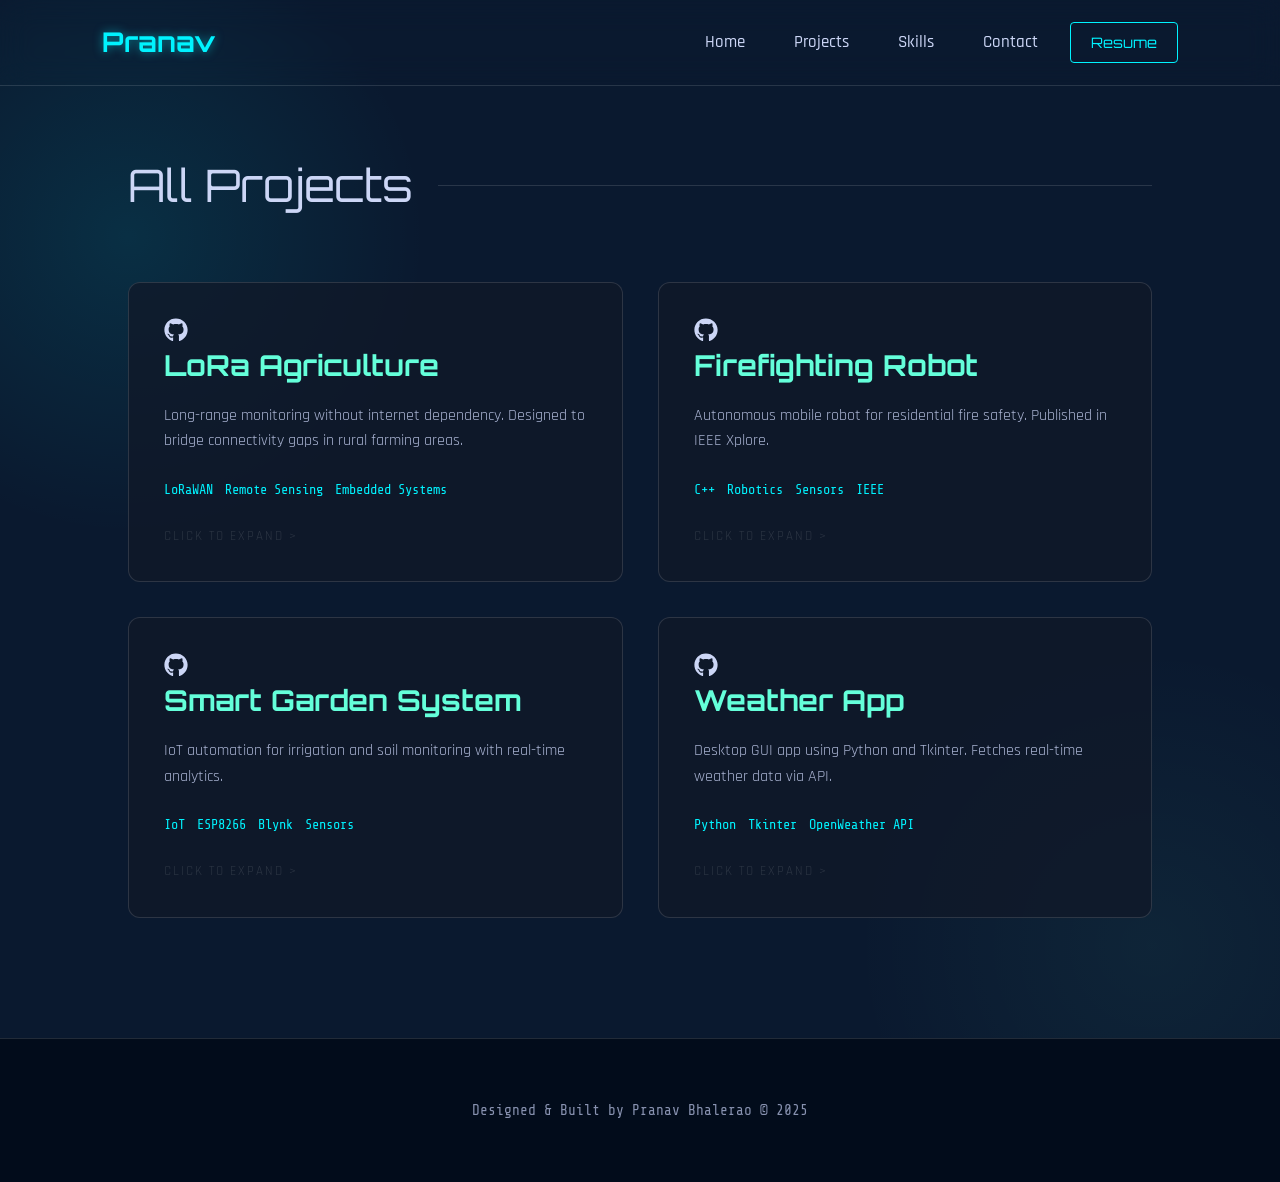
==== projects.html @ 7365d5ea "updated the portfolio website" ====
<!DOCTYPE html>
<html lang="en">
<head>
    <meta charset="UTF-8">
    <meta name="viewport" content="width=device-width, initial-scale=1.0">
    <title>Projects | Pranav Bhalerao</title>
    <!-- Fonts -->
    <link href="https://fonts.googleapis.com/css2?family=Orbitron:wght@400;700&family=Rajdhani:wght@300;500;700&family=Share+Tech+Mono&display=swap" rel="stylesheet">
    <!-- Styles -->
    <link rel="stylesheet" href="styles.css">
</head>
<body>

    <nav>
        <a href="index.html" class="logo">Pranav</a>
        <div class="nav-tabs">
            <a href="index.html#hero" class="nav-link">Home</a>
            <a href="projects.html" class="nav-link">Projects</a>
            <a href="index.html#skills" class="nav-link">Skills</a>
            <a href="index.html#contact" class="nav-link">Contact</a>
            <a href="javascript:void(0)" class="btn-resume" onclick="handleResumeDownload()">Resume</a>
        </div>
    </nav>

    <section class="section" style="padding-top: 150px;">
        <div class="section-title">All Projects</div>
        
        <div class="projects-grid">
            
            <div class="project-card" onclick="openModal('modal-lora')">
                <div class="project-links">
                    <a href="#" class="github-link" onclick="event.stopPropagation()">
                        <svg xmlns="http://www.w3.org/2000/svg" viewBox="0 0 496 512" width="24" height="24" fill="currentColor"><path d="M165.9 397.4c0 2-2.3 3.6-5.2 3.6-3.3.3-5.6-1.3-5.6-3.6 0-2 2.3-3.6 5.2-3.6 3-.3 5.6 1.3 5.6 3.6zm-31.1-4.5c-.7 2 1.3 4.3 4.3 4.9 2.6 1 5.6 0 6.2-2s-1.3-4.3-4.3-5.2c-2.6-.7-5.5.3-6.2 2.3zm44.2-1.7c-2.9.7-4.9 2.6-4.6 4.9.3 2 2.9 3.3 5.9 2.6 2.9-.7 4.9-2.6 4.6-4.6-.3-1.9-3-3.2-5.9-2.9zM244.8 8C106.1 8 0 113.3 0 252c0 110.9 69.8 205.8 169.5 239.2 12.8 2.3 17.3-5.6 17.3-12.1 0-6.2-.3-40.4-.3-61.4 0 0-70 15-84.7-29.8 0 0-11.4-29.1-27.8-36.6 0 0-22.9-15.7 1.6-15.4 0 0 24.9 2 38.6 25.8 21.9 38.6 58.6 27.5 72.9 20.9 2.3-16 8.8-27.1 16-33.7-55.9-6.2-112.3-14.3-112.3-110.5 0-27.5 7.6-41.3 23.6-58.9-2.6-6.5-11.1-33.3 2.6-67.9 20.9-6.5 69 27 69 27 20-5.6 41.5-8.5 62.8-8.5s42.8 2.9 62.8 8.5c0 0 48.1-33.6 69-27 13.7 34.7 5.2 61.4 2.6 67.9 16 17.7 25.8 31.5 25.8 58.9 0 96.5-58.9 104.2-114.8 110.5 9.2 7.9 17 22.9 17 46.4 0 33.7-.3 75.4-.3 83.6 0 6.5 4.6 14.4 17.3 12.1C428.2 457.8 496 362.9 496 252 496 113.3 383.5 8 244.8 8zM97.2 352.9c-1.3 1-1 3.3.7 5.2 1.6 1.6 3.9 2.3 5.2 1 1.3-1 1-3.3-.7-5.2-1.6-1.6-3.9-2.3-5.2-1zm-10.8-8.1c-.7 1.3.3 2.9 2.3 3.9 1.6 1 3.6.7 4.3-.7.7-1.3-.3-2.9-2.3-3.9-2-.6-3.6-.3-4.3.7zm32.4 35.6c-1.6 1.3-1 4.3 1.3 6.2 2.3 2.3 5.2 2.6 6.5.7 1.3-1.3.7-4.3-1.3-6.2-2.2-2.3-5.2-2.6-6.5-.7zm-11.4-14.7c-1.6 1-1.6 3.6 0 5.9 1.6 2.3 4.3 3.3 5.6 2.3 1.6-1.3 1.6-3.9 0-6.2-1.4-2.3-4-3.3-5.6-2z"/></svg>
                    </a>
                </div>
                <h3>LoRa Agriculture</h3>
                <p>Long-range monitoring without internet dependency. Designed to bridge connectivity gaps in rural farming areas.</p>
                <div class="tech-tags">
                    <span>LoRaWAN</span> <span>Remote Sensing</span> <span>Embedded Systems</span>
                </div>
                <div class="click-hint">Click to expand ></div>
            </div>

            <div class="project-card" onclick="openModal('modal-fire')">
                <div class="project-links">
                    <a href="https://github.com/Pranav-Bhalerao13/Fire_Fighting_Robot.git" target="_blank" class="github-link" onclick="event.stopPropagation()">
                        <svg xmlns="http://www.w3.org/2000/svg" viewBox="0 0 496 512" width="24" height="24" fill="currentColor"><path d="M165.9 397.4c0 2-2.3 3.6-5.2 3.6-3.3.3-5.6-1.3-5.6-3.6 0-2 2.3-3.6 5.2-3.6 3-.3 5.6 1.3 5.6 3.6zm-31.1-4.5c-.7 2 1.3 4.3 4.3 4.9 2.6 1 5.6 0 6.2-2s-1.3-4.3-4.3-5.2c-2.6-.7-5.5.3-6.2 2.3zm44.2-1.7c-2.9.7-4.9 2.6-4.6 4.9.3 2 2.9 3.3 5.9 2.6 2.9-.7 4.9-2.6 4.6-4.6-.3-1.9-3-3.2-5.9-2.9zM244.8 8C106.1 8 0 113.3 0 252c0 110.9 69.8 205.8 169.5 239.2 12.8 2.3 17.3-5.6 17.3-12.1 0-6.2-.3-40.4-.3-61.4 0 0-70 15-84.7-29.8 0 0-11.4-29.1-27.8-36.6 0 0-22.9-15.7 1.6-15.4 0 0 24.9 2 38.6 25.8 21.9 38.6 58.6 27.5 72.9 20.9 2.3-16 8.8-27.1 16-33.7-55.9-6.2-112.3-14.3-112.3-110.5 0-27.5 7.6-41.3 23.6-58.9-2.6-6.5-11.1-33.3 2.6-67.9 20.9-6.5 69 27 69 27 20-5.6 41.5-8.5 62.8-8.5s42.8 2.9 62.8 8.5c0 0 48.1-33.6 69-27 13.7 34.7 5.2 61.4 2.6 67.9 16 17.7 25.8 31.5 25.8 58.9 0 96.5-58.9 104.2-114.8 110.5 9.2 7.9 17 22.9 17 46.4 0 33.7-.3 75.4-.3 83.6 0 6.5 4.6 14.4 17.3 12.1C428.2 457.8 496 362.9 496 252 496 113.3 383.5 8 244.8 8zM97.2 352.9c-1.3 1-1 3.3.7 5.2 1.6 1.6 3.9 2.3 5.2 1 1.3-1 1-3.3-.7-5.2-1.6-1.6-3.9-2.3-5.2-1zm-10.8-8.1c-.7 1.3.3 2.9 2.3 3.9 1.6 1 3.6.7 4.3-.7.7-1.3-.3-2.9-2.3-3.9-2-.6-3.6-.3-4.3.7zm32.4 35.6c-1.6 1.3-1 4.3 1.3 6.2 2.3 2.3 5.2 2.6 6.5.7 1.3-1.3.7-4.3-1.3-6.2-2.2-2.3-5.2-2.6-6.5-.7zm-11.4-14.7c-1.6 1-1.6 3.6 0 5.9 1.6 2.3 4.3 3.3 5.6 2.3 1.6-1.3 1.6-3.9 0-6.2-1.4-2.3-4-3.3-5.6-2z"/></svg>
                    </a>
                </div>
                <h3>Firefighting Robot</h3>
                <p>Autonomous mobile robot for residential fire safety. Published in IEEE Xplore.</p>
                <div class="tech-tags">
                    <span>C++</span> <span>Robotics</span> <span>Sensors</span> <span>IEEE</span>
                </div>
                <div class="click-hint">Click to expand ></div>
            </div>

            <div class="project-card" onclick="openModal('modal-garden')">
                <div class="project-links">
                    <a href="https://github.com/Pranav-Bhalerao13/Smart_Gardening_System.git" target="_blank" class="github-link" onclick="event.stopPropagation()">
                        <svg xmlns="http://www.w3.org/2000/svg" viewBox="0 0 496 512" width="24" height="24" fill="currentColor"><path d="M165.9 397.4c0 2-2.3 3.6-5.2 3.6-3.3.3-5.6-1.3-5.6-3.6 0-2 2.3-3.6 5.2-3.6 3-.3 5.6 1.3 5.6 3.6zm-31.1-4.5c-.7 2 1.3 4.3 4.3 4.9 2.6 1 5.6 0 6.2-2s-1.3-4.3-4.3-5.2c-2.6-.7-5.5.3-6.2 2.3zm44.2-1.7c-2.9.7-4.9 2.6-4.6 4.9.3 2 2.9 3.3 5.9 2.6 2.9-.7 4.9-2.6 4.6-4.6-.3-1.9-3-3.2-5.9-2.9zM244.8 8C106.1 8 0 113.3 0 252c0 110.9 69.8 205.8 169.5 239.2 12.8 2.3 17.3-5.6 17.3-12.1 0-6.2-.3-40.4-.3-61.4 0 0-70 15-84.7-29.8 0 0-11.4-29.1-27.8-36.6 0 0-22.9-15.7 1.6-15.4 0 0 24.9 2 38.6 25.8 21.9 38.6 58.6 27.5 72.9 20.9 2.3-16 8.8-27.1 16-33.7-55.9-6.2-112.3-14.3-112.3-110.5 0-27.5 7.6-41.3 23.6-58.9-2.6-6.5-11.1-33.3 2.6-67.9 20.9-6.5 69 27 69 27 20-5.6 41.5-8.5 62.8-8.5s42.8 2.9 62.8 8.5c0 0 48.1-33.6 69-27 13.7 34.7 5.2 61.4 2.6 67.9 16 17.7 25.8 31.5 25.8 58.9 0 96.5-58.9 104.2-114.8 110.5 9.2 7.9 17 22.9 17 46.4 0 33.7-.3 75.4-.3 83.6 0 6.5 4.6 14.4 17.3 12.1C428.2 457.8 496 362.9 496 252 496 113.3 383.5 8 244.8 8zM97.2 352.9c-1.3 1-1 3.3.7 5.2 1.6 1.6 3.9 2.3 5.2 1 1.3-1 1-3.3-.7-5.2-1.6-1.6-3.9-2.3-5.2-1zm-10.8-8.1c-.7 1.3.3 2.9 2.3 3.9 1.6 1 3.6.7 4.3-.7.7-1.3-.3-2.9-2.3-3.9-2-.6-3.6-.3-4.3.7zm32.4 35.6c-1.6 1.3-1 4.3 1.3 6.2 2.3 2.3 5.2 2.6 6.5.7 1.3-1.3.7-4.3-1.3-6.2-2.2-2.3-5.2-2.6-6.5-.7zm-11.4-14.7c-1.6 1-1.6 3.6 0 5.9 1.6 2.3 4.3 3.3 5.6 2.3 1.6-1.3 1.6-3.9 0-6.2-1.4-2.3-4-3.3-5.6-2z"/></svg>
                    </a>
                </div>
                <h3>Smart Garden System</h3>
                <p>IoT automation for irrigation and soil monitoring with real-time analytics.</p>
                <div class="tech-tags">
                    <span>IoT</span> <span>ESP8266</span> <span>Blynk</span> <span>Sensors</span>
                </div>
                <div class="click-hint">Click to expand ></div>
            </div>

            <div class="project-card" onclick="openModal('modal-weather')">
                <div class="project-links">
                    <a href="https://github.com/Pranav-Bhalerao13/Weather-App--Python.git" target="_blank" class="github-link" onclick="event.stopPropagation()">
                        <svg xmlns="http://www.w3.org/2000/svg" viewBox="0 0 496 512" width="24" height="24" fill="currentColor"><path d="M165.9 397.4c0 2-2.3 3.6-5.2 3.6-3.3.3-5.6-1.3-5.6-3.6 0-2 2.3-3.6 5.2-3.6 3-.3 5.6 1.3 5.6 3.6zm-31.1-4.5c-.7 2 1.3 4.3 4.3 4.9 2.6 1 5.6 0 6.2-2s-1.3-4.3-4.3-5.2c-2.6-.7-5.5.3-6.2 2.3zm44.2-1.7c-2.9.7-4.9 2.6-4.6 4.9.3 2 2.9 3.3 5.9 2.6 2.9-.7 4.9-2.6 4.6-4.6-.3-1.9-3-3.2-5.9-2.9zM244.8 8C106.1 8 0 113.3 0 252c0 110.9 69.8 205.8 169.5 239.2 12.8 2.3 17.3-5.6 17.3-12.1 0-6.2-.3-40.4-.3-61.4 0 0-70 15-84.7-29.8 0 0-11.4-29.1-27.8-36.6 0 0-22.9-15.7 1.6-15.4 0 0 24.9 2 38.6 25.8 21.9 38.6 58.6 27.5 72.9 20.9 2.3-16 8.8-27.1 16-33.7-55.9-6.2-112.3-14.3-112.3-110.5 0-27.5 7.6-41.3 23.6-58.9-2.6-6.5-11.1-33.3 2.6-67.9 20.9-6.5 69 27 69 27 20-5.6 41.5-8.5 62.8-8.5s42.8 2.9 62.8 8.5c0 0 48.1-33.6 69-27 13.7 34.7 5.2 61.4 2.6 67.9 16 17.7 25.8 31.5 25.8 58.9 0 96.5-58.9 104.2-114.8 110.5 9.2 7.9 17 22.9 17 46.4 0 33.7-.3 75.4-.3 83.6 0 6.5 4.6 14.4 17.3 12.1C428.2 457.8 496 362.9 496 252 496 113.3 383.5 8 244.8 8zM97.2 352.9c-1.3 1-1 3.3.7 5.2 1.6 1.6 3.9 2.3 5.2 1 1.3-1 1-3.3-.7-5.2-1.6-1.6-3.9-2.3-5.2-1zm-10.8-8.1c-.7 1.3.3 2.9 2.3 3.9 1.6 1 3.6.7 4.3-.7.7-1.3-.3-2.9-2.3-3.9-2-.6-3.6-.3-4.3.7zm32.4 35.6c-1.6 1.3-1 4.3 1.3 6.2 2.3 2.3 5.2 2.6 6.5.7 1.3-1.3.7-4.3-1.3-6.2-2.2-2.3-5.2-2.6-6.5-.7zm-11.4-14.7c-1.6 1-1.6 3.6 0 5.9 1.6 2.3 4.3 3.3 5.6 2.3 1.6-1.3 1.6-3.9 0-6.2-1.4-2.3-4-3.3-5.6-2z"/></svg>
                    </a>
                </div>
                <h3>Weather App</h3>
                <p>Desktop GUI app using Python and Tkinter. Fetches real-time weather data via API.</p>
                <div class="tech-tags">
                    <span>Python</span> <span>Tkinter</span> <span>OpenWeather API</span>
                </div>
                <div class="click-hint">Click to expand ></div>
            </div>

        </div>
    </section>

    <footer>
        <p>Designed & Built by Pranav Bhalerao &copy; 2025</p>
    </footer>

    <!-- Modals -->
    <div id="modal-lora" class="modal-overlay">
        <div class="modal-content">
            <span class="close-btn" onclick="closeModal('modal-lora')">&times;</span>
            <div class="modal-body">
                <h2>LoRa-Based Remote Agriculture</h2>
                <hr style="border: 0; border-top: 1px solid var(--glass-border); margin: 15px 0;">
                
                <h4>The Challenge</h4>
                <p>Remote agricultural fields often lack Wi-Fi or cellular coverage, making standard IoT monitoring impossible for deep-field management.</p>
                
                <h4>The Innovation</h4>
                <p>Used LoRa (Long Range) communication technology to transmit sensor data over kilometers without needing the internet. The system involves a Transmitter Node in the field and a Receiver Node at the base station.</p>

                <h4>Skills Demonstrated</h4>
                <ul>
                    <li>Wireless Communication Protocols (LoRaWAN)</li>
                    <li>Low-power embedded design</li>
                    <li>System Architecture and Data Handling</li>
                </ul>
            </div>
        </div>
    </div>

    <div id="modal-fire" class="modal-overlay">
        <div class="modal-content">
            <span class="close-btn" onclick="closeModal('modal-fire')">&times;</span>
            <div class="modal-body">
                <h2>Autonomous Firefighting Robot</h2>
                <p><strong>Published IEEE Xplore | Presented at ICEAMST 2025</strong></p>
                <hr style="border: 0; border-top: 1px solid var(--glass-border); margin: 15px 0;">
                
                <h4>Problem Statement</h4>
                <p>Traditional firefighting systems are expensive and require human intervention. Small residential fires need a quick, autonomous response to prevent escalation.</p>
                
                <h4>Solution</h4>
                <p>Designed a compact mobile robot that navigates confined spaces, detects fire via thermal/IR sensors, and activates a suppression mechanism automatically.</p>

                <h4>Key Outcomes</h4>
                <ul>
                    <li>Successfully built and tested working prototype.</li>
                    <li>Reduced response time in simulated fire tests.</li>
                    <li>Research paper peer-reviewed and published in IEEE.</li>
                </ul>
            </div>
        </div>
    </div>

    <div id="modal-garden" class="modal-overlay">
        <div class="modal-content">
            <span class="close-btn" onclick="closeModal('modal-garden')">&times;</span>
            <div class="modal-body">
                <h2>Smart Garden Automated System</h2>
                <hr style="border: 0; border-top: 1px solid var(--glass-border); margin: 15px 0;">
                
                <h4>Overview</h4>
                <p>An IoT-based automation project designed to monitor environmental conditions and automate irrigation for plants to reduce water wastage and improve yield.</p>
                
                <h4>Hardware Used</h4>
                <ul>
                    <li>ESP8266 Microcontroller</li>
                    <li>Soil Moisture Sensor & DHT11 (Temp/Humidity)</li>
                    <li>Submersible Water Pumps & Relays</li>
                </ul>

                <h4>Features</h4>
                <p>Real-time dashboard via Blynk, auto-shutoff for water conservation, and hardware LCD status display for local monitoring.</p>
            </div>
        </div>
    </div>

    <div id="modal-weather" class="modal-overlay">
        <div class="modal-content">
            <span class="close-btn" onclick="closeModal('modal-weather')">&times;</span>
            <div class="modal-body">
                <h2>Weather App (Python + Tkinter)</h2>
                <hr style="border: 0; border-top: 1px solid var(--glass-border); margin: 15px 0;">
                
                <h4>Overview</h4>
                <p>A desktop application developed in Python that provides real-time weather information for any city using the OpenWeatherMap API.</p>
                
                <h4>Key Features</h4>
                <ul>
                    <li>Fetches current temperature, humidity, and weather conditions.</li>
                    <li>Clean and user-friendly GUI built with Tkinter.</li>
                    <li>Error handling for invalid city names or network issues.</li>
                    <li>Visual icons representing weather states (Sunny, Cloudy, Rainy, etc.).</li>
                </ul>

                <h4>Development Process</h4>
                <p>Focused on API integration, JSON parsing, and creating a responsive GUI that works smoothly on different screen resolutions.</p>
            </div>
        </div>
    </div>

    <!-- Confirmation Dialog -->
    <div id="confirmOverlay" class="confirm-overlay">
        <div class="confirm-box">
            <h3>Download Resume?</h3>
            <p>Do you want to download the resume of Pranav Bhalerao?</p>
            <div class="confirm-buttons">
                <button class="btn-confirm yes" onclick="downloadResume()">Yes, Download</button>
                <button class="btn-confirm no" onclick="closeConfirm()">No, Cancel</button>
            </div>
        </div>
    </div>

    <!-- Scripts -->
    <script src="script.js"></script>
</body>
</html>
---- styles.css ----
:root {
    --neon-blue: #00f3ff;
    --deep-blue: #0a192f;
    --glass-bg: rgba(17, 25, 40, 0.75);
    --glass-border: rgba(255, 255, 255, 0.125);
    --text-main: #ccd6f6;
    --text-highlight: #64ffda;
    --transition: all 0.3s cubic-bezier(0.4, 0, 0.2, 1);
}

* {
    margin: 0;
    padding: 0;
    box-sizing: border-box;
}

html {
    scroll-behavior: smooth;
}

body {
    background-color: var(--deep-blue);
    color: var(--text-main);
    font-family: 'Rajdhani', sans-serif;
    line-height: 1.6;
    overflow-x: hidden;
    background-image: 
        radial-gradient(circle at 10% 20%, rgba(0, 243, 255, 0.1) 0%, transparent 20%),
        radial-gradient(circle at 90% 80%, rgba(100, 255, 218, 0.05) 0%, transparent 20%);
}

/* --- NAVIGATION --- */
nav {
    position: fixed;
    top: 0;
    width: 100%;
    padding: 20px 8%;
    display: flex;
    justify-content: space-between;
    align-items: center;
    z-index: 1000;
    backdrop-filter: blur(15px);
    -webkit-backdrop-filter: blur(15px);
    border-bottom: 1px solid var(--glass-border);
}

.logo {
    font-family: 'Orbitron', sans-serif;
    font-size: 1.7rem;
    color: var(--neon-blue);
    text-shadow: 0 0 10px rgba(0, 243, 255, 0.5);
    text-decoration: none;
    font-weight: 700;
}

.nav-tabs {
    display: flex;
    gap: 15px;
    align-items: center;
}

.nav-link {
    text-decoration: none;
    color: var(--text-main);
    font-size: 1.05rem;
    padding: 8px 16px;
    border: 1px solid transparent;
    border-radius: 4px;
    transition: var(--transition);
    position: relative;
    overflow: hidden;
    font-weight: 500;
}

.nav-link::before {
    content: '';
    position: absolute;
    top: 0;
    left: -100%;
    width: 100%;
    height: 100%;
    background: linear-gradient(90deg, transparent, rgba(0, 243, 255, 0.2), transparent);
    transition: 0.5s;
}

.nav-link:hover::before {
    left: 100%;
}

.nav-link:hover {
    color: var(--neon-blue);
    border-color: var(--neon-blue);
    box-shadow: 0 0 15px rgba(0, 243, 255, 0.3);
    background: rgba(0, 243, 255, 0.05);
}

.btn-resume {
    padding: 8px 20px;
    border: 1px solid var(--neon-blue);
    border-radius: 4px;
    color: var(--neon-blue);
    text-decoration: none;
    font-family: 'Orbitron', sans-serif;
    font-size: 0.9rem;
    transition: var(--transition);
}

.btn-resume:hover {
    background: rgba(0, 243, 255, 0.1);
    box-shadow: 0 0 15px rgba(0, 243, 255, 0.3);
}

/* --- HERO SECTION --- */
.hero {
    height: 100vh;
    display: flex;
    align-items: center;
    justify-content: center;
    gap: 60px;
    padding: 0 12%;
}

.hero-text h4 {
    color: var(--neon-blue);
    font-family: 'Orbitron', sans-serif;
    font-size: 1.1rem;
    margin-bottom: 10px;
    letter-spacing: 2px;
}

.hero-text h1 {
    font-family: 'Orbitron', sans-serif;
    font-size: 4.5rem;
    line-height: 1.1;
    margin-bottom: 15px;
    color: var(--text-main);
}

.hero-text .highlight {
    color: var(--text-highlight);
    font-size: 3rem;
    margin-bottom: 25px;
    display: block;
}

.hero-text p {
    font-size: 1.25rem;
    max-width: 650px;
    margin-bottom: 40px;
    color: #8892b0;
}

.hero-img-container {
    position: relative;
    flex-shrink: 0;
}

.profile-img {
    width: 320px;
    height: 320px;
    object-fit: cover;
    border-radius: 50%;
    border: 4px solid var(--neon-blue);
    box-shadow: 0 0 40px rgba(0, 243, 255, 0.4);
    transition: transform 0.5s cubic-bezier(0.175, 0.885, 0.32, 1.275);
}

.profile-img:hover {
    transform: scale(1.05);
    box-shadow: 0 0 60px rgba(0, 243, 255, 0.6);
}

/* --- SECTIONS --- */
.section {
    padding: 120px 10%;
    max-width: 1400px;
    margin: 0 auto;
}

.section-title {
    font-family: 'Orbitron', sans-serif;
    font-size: 2.8rem;
    margin-bottom: 60px;
    display: flex;
    align-items: center;
    gap: 25px;
    color: var(--text-main);
}

.section-title::after {
    content: "";
    height: 1px;
    flex-grow: 1;
    background: var(--glass-border);
}

/* --- SKILLS SECTION --- */
.skills-container {
    display: grid;
    grid-template-columns: repeat(auto-fit, minmax(300px, 1fr));
    gap: 30px;
}

.skill-card {
    background: var(--glass-bg);
    border: 1px solid var(--glass-border);
    border-radius: 12px;
    padding: 35px;
    transition: var(--transition);
}

.skill-card:hover {
    border-color: var(--neon-blue);
    box-shadow: 0 10px 30px -10px rgba(0, 243, 255, 0.15);
    transform: translateY(-5px);
}

.skill-card h3 {
    font-family: 'Orbitron', sans-serif;
    color: var(--neon-blue);
    font-size: 1.4rem;
    margin-bottom: 25px;
    display: flex;
    align-items: center;
    gap: 15px;
}

.skill-card h3::before {
    content: '▹';
    color: var(--text-highlight);
}

.skill-list {
    display: flex;
    flex-wrap: wrap;
    gap: 12px;
}

.skill-tag {
    padding: 6px 14px;
    background: rgba(0, 243, 255, 0.05);
    border: 1px solid rgba(0, 243, 255, 0.2);
    border-radius: 20px;
    font-size: 0.95rem;
    color: var(--text-main);
    transition: var(--transition);
}

.skill-tag:hover {
    background: rgba(0, 243, 255, 0.15);
    border-color: var(--neon-blue);
    color: var(--neon-blue);
    box-shadow: 0 0 10px rgba(0, 243, 255, 0.2);
}

/* --- PROJECTS GRID --- */
.projects-grid {
    display: grid;
    grid-template-columns: repeat(auto-fit, minmax(320px, 1fr));
    gap: 35px;
}

.project-card {
    background: var(--glass-bg);
    border: 1px solid var(--glass-border);
    border-radius: 12px;
    padding: 35px;
    cursor: pointer;
    transition: var(--transition);
    position: relative;
    overflow: hidden;
    display: flex;
    flex-direction: column;
}

.project-card:hover {
    transform: translateY(-10px);
    border-color: var(--neon-blue);
    box-shadow: 0 20px 40px -15px rgba(2, 12, 27, 0.8);
}

.project-card h3 {
    font-size: 1.8rem;
    color: var(--text-highlight);
    margin-bottom: 15px;
    font-family: 'Orbitron', sans-serif;
}

.project-card p {
    color: #a8b2d1;
    margin-bottom: 25px;
    flex-grow: 1;
}

.tech-tags {
    display: flex;
    flex-wrap: wrap;
    gap: 12px;
    margin-bottom: 25px;
    font-family: 'Share Tech Mono', monospace;
    font-size: 0.85rem;
    color: var(--neon-blue);
}

.project-links {
    display: flex;
    gap: 20px;
    align-items: center;
}

.github-link {
    color: var(--text-main);
    text-decoration: none;
    font-size: 1.5rem;
    transition: var(--transition);
    display: flex;
    align-items: center;
}

.github-link:hover {
    color: var(--neon-blue);
    transform: translateY(-2px);
}

.click-hint {
    font-size: 0.8rem;
    color: var(--glass-border);
    text-transform: uppercase;
    letter-spacing: 2px;
    margin-top: auto;
}

/* --- CONTACT SECTION --- */
.contact-content {
    text-align: center;
    max-width: 700px;
    margin: 0 auto;
}

.contact-links {
    display: flex;
    justify-content: center;
    gap: 30px;
    margin-top: 40px;
}

.contact-icon {
    width: 45px;
    height: 45px;
    fill: var(--text-main);
    transition: var(--transition);
}

.contact-icon:hover {
    fill: var(--neon-blue);
    transform: translateY(-5px);
    filter: drop-shadow(0 0 10px rgba(0, 243, 255, 0.5));
}

/* --- MODAL --- */
.modal-overlay {
    position: fixed;
    top: 0;
    left: 0;
    width: 100%;
    height: 100%;
    background: rgba(2, 12, 27, 0.85);
    display: flex;
    justify-content: center;
    align-items: center;
    z-index: 2000;
    opacity: 0;
    pointer-events: none;
    transition: opacity 0.4s ease;
    backdrop-filter: blur(8px);
    -webkit-backdrop-filter: blur(8px);
}

.modal-overlay.active {
    opacity: 1;
    pointer-events: auto;
}

.modal-content {
    background: #112240;
    width: 90%;
    max-width: 850px;
    padding: 50px;
    border-radius: 20px;
    border: 1px solid var(--neon-blue);
    box-shadow: 0 0 50px rgba(0, 243, 255, 0.2);
    transform: scale(0.9) translateY(20px);
    transition: all 0.4s cubic-bezier(0.34, 1.56, 0.64, 1);
    max-height: 85vh;
    overflow-y: auto;
    position: relative;
}

.modal-overlay.active .modal-content {
    transform: scale(1) translateY(0);
}

.close-btn {
    position: absolute;
    top: 25px;
    right: 30px;
    font-size: 2.5rem;
    color: var(--text-highlight);
    cursor: pointer;
    transition: var(--transition);
    line-height: 1;
}

.close-btn:hover {
    transform: rotate(90deg);
    color: #fff;
}

.modal-body h2 {
    font-family: 'Orbitron', sans-serif;
    color: var(--neon-blue);
    margin-bottom: 25px;
    font-size: 2.2rem;
}

.modal-body h4 {
    color: var(--text-highlight);
    margin-top: 30px;
    margin-bottom: 12px;
    font-size: 1.2rem;
    font-family: 'Orbitron', sans-serif;
}

.modal-body p {
    color: #a8b2d1;
    font-size: 1.1rem;
    margin-bottom: 15px;
}

.modal-body ul {
    padding-left: 25px;
    margin-bottom: 25px;
}

.modal-body li {
    margin-bottom: 10px;
    color: #a8b2d1;
    list-style-type: '▹ ';
    padding-left: 10px;
}

/* --- FOOTER --- */
footer {
    text-align: center;
    padding: 60px 20px;
    background: #020c1b;
    border-top: 1px solid var(--glass-border);
}

footer p {
    color: #8892b0;
    font-family: 'Share Tech Mono', monospace;
    font-size: 0.9rem;
}

.btn-main {
    padding: 16px 45px;
    background: transparent;
    border: 2px solid var(--neon-blue);
    color: var(--neon-blue);
    font-family: 'Orbitron', sans-serif;
    font-size: 1.1rem;
    text-decoration: none;
    border-radius: 5px;
    transition: var(--transition);
    display: inline-block;
    cursor: pointer;
}

.btn-main:hover {
    background: rgba(0, 243, 255, 0.1);
    box-shadow: 0 0 25px rgba(0, 243, 255, 0.4);
    transform: translateY(-3px);
}

/* --- CUSTOM CONFIRMATION DIALOG --- */
.confirm-overlay {
    position: fixed;
    top: 0;
    left: 0;
    width: 100%;
    height: 100%;
    background: rgba(2, 12, 27, 0.9);
    display: flex;
    justify-content: center;
    align-items: center;
    z-index: 3000;
    opacity: 0;
    pointer-events: none;
    transition: opacity 0.3s;
    backdrop-filter: blur(10px);
}

.confirm-overlay.active {
    opacity: 1;
    pointer-events: auto;
}

.confirm-box {
    background: #112240;
    padding: 40px;
    border-radius: 15px;
    border: 1px solid var(--neon-blue);
    text-align: center;
    max-width: 450px;
    transform: scale(0.9);
    transition: transform 0.3s;
}

.confirm-overlay.active .confirm-box {
    transform: scale(1);
}

.confirm-box h3 {
    font-family: 'Orbitron', sans-serif;
    margin-bottom: 20px;
    color: var(--text-highlight);
}

.confirm-box p {
    margin-bottom: 30px;
}

.confirm-buttons {
    display: flex;
    justify-content: center;
    gap: 20px;
}

.btn-confirm {
    padding: 10px 30px;
    border: 1px solid var(--neon-blue);
    background: transparent;
    color: var(--neon-blue);
    cursor: pointer;
    font-family: 'Orbitron', sans-serif;
    border-radius: 4px;
    transition: var(--transition);
}

.btn-confirm.yes:hover {
    background: var(--neon-blue);
    color: #020c1b;
}

.btn-confirm.no:hover {
    background: rgba(255, 255, 255, 0.1);
    border-color: #fff;
    color: #fff;
}

/* --- RESPONSIVENESS --- */
@media (max-width: 1024px) {
    .hero { gap: 40px; padding: 0 5%; }
    .hero-text h1 { font-size: 3.5rem; }
    .hero-text .highlight { font-size: 2.2rem; }
    .profile-img { width: 280px; height: 280px; }
}

@media (max-width: 768px) {
    nav { padding: 15px 5%; }
    .nav-tabs { display: none; } /* Could add hamburger */
    
    .hero { 
        flex-direction: column-reverse; 
        text-align: center; 
        height: auto; 
        padding-top: 140px; 
        padding-bottom: 80px;
    }
    
    .hero-text h1 { font-size: 2.8rem; }
    .hero-text .highlight { font-size: 1.8rem; }
    .hero-text p { font-size: 1.1rem; margin: 0 auto 30px; }
    
    .section { padding: 80px 5%; }
    .section-title { font-size: 2.2rem; }
    
    .profile-img { width: 220px; height: 220px; }
    
    .projects-grid { grid-template-columns: 1fr; }
    .skills-container { grid-template-columns: 1fr; }
    
    .modal-content { padding: 30px; }
    .modal-body h2 { font-size: 1.8rem; }
}
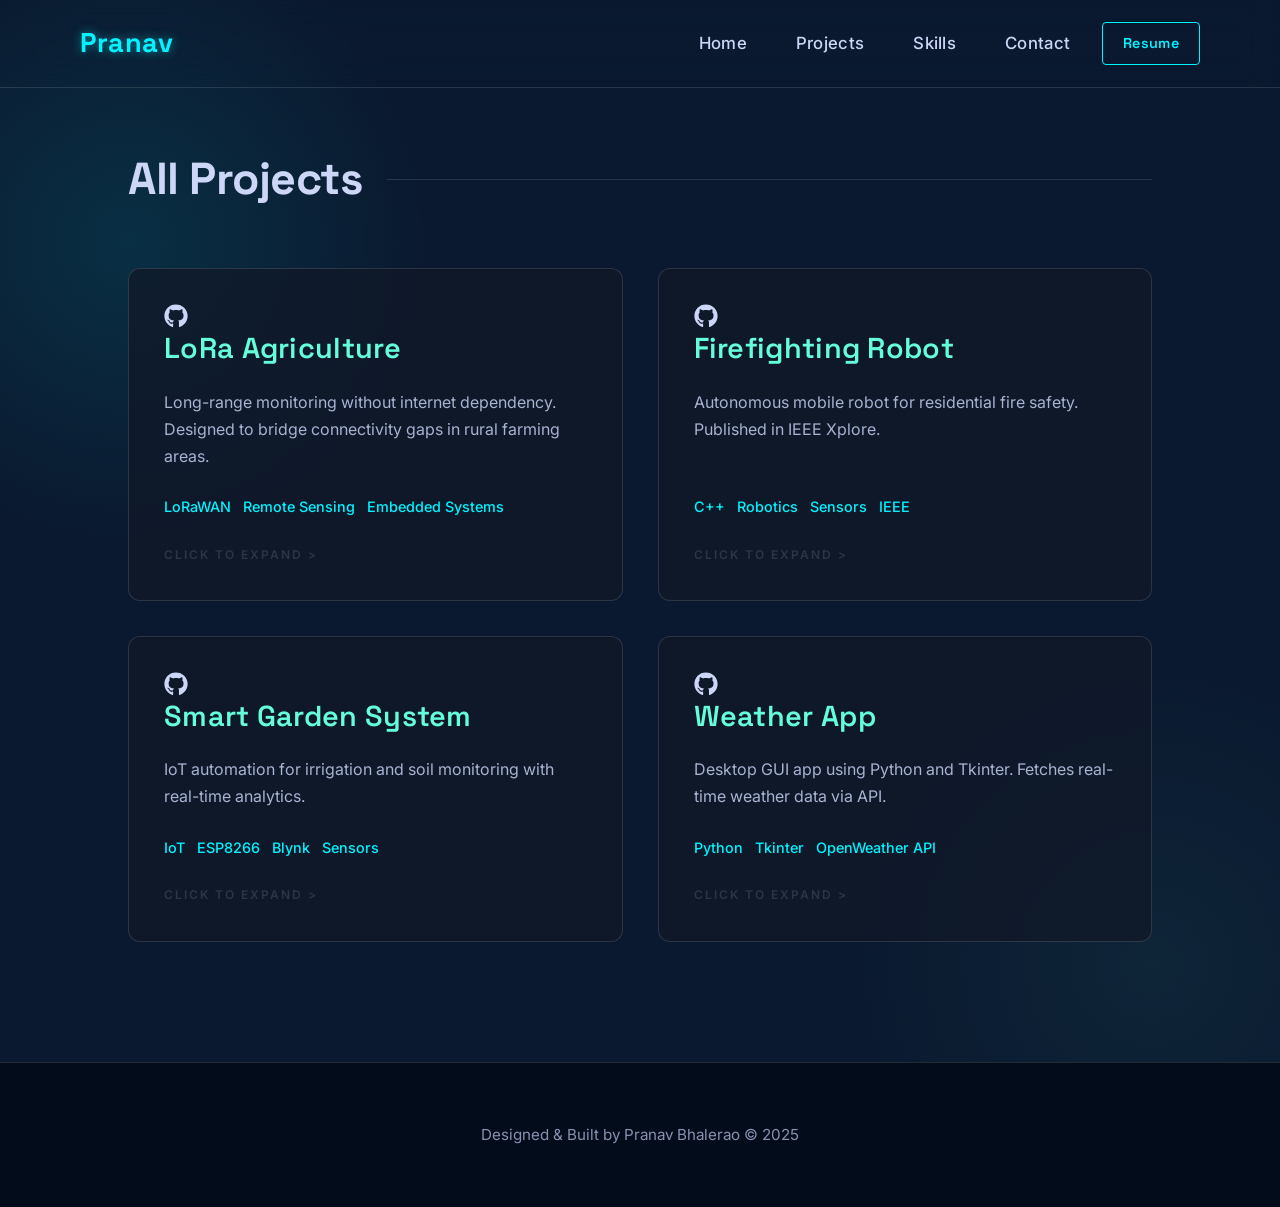
==== commit 2b6eed2f: "Made it more readble" ====
--- a/projects.html
+++ b/projects.html
@@ -5,7 +5,7 @@
     <meta name="viewport" content="width=device-width, initial-scale=1.0">
     <title>Projects | Pranav Bhalerao</title>
     <!-- Fonts -->
-    <link href="https://fonts.googleapis.com/css2?family=Orbitron:wght@400;700&family=Rajdhani:wght@300;500;700&family=Share+Tech+Mono&display=swap" rel="stylesheet">
+    <link href="https://fonts.googleapis.com/css2?family=Space+Grotesk:wght@400;500;600;700&family=Inter:wght@400;500;600;700&family=Share+Tech+Mono:wght@400;700&display=swap" rel="stylesheet">
     <!-- Styles -->
     <link rel="stylesheet" href="styles.css">
 </head>
@@ -20,6 +20,18 @@
             <a href="index.html#contact" class="nav-link">Contact</a>
             <a href="javascript:void(0)" class="btn-resume" onclick="handleResumeDownload()">Resume</a>
         </div>
+        <button class="hamburger" id="hamburgerBtn" onclick="toggleMobileMenu()">
+            <span></span>
+            <span></span>
+            <span></span>
+        </button>
+        <div class="mobile-menu" id="mobileMenu">
+            <a href="index.html#hero" class="mobile-nav-link" onclick="closeMobileMenu()">Home</a>
+            <a href="projects.html" class="mobile-nav-link" onclick="closeMobileMenu()">Projects</a>
+            <a href="index.html#skills" class="mobile-nav-link" onclick="closeMobileMenu()">Skills</a>
+            <a href="index.html#contact" class="mobile-nav-link" onclick="closeMobileMenu()">Contact</a>
+            <a href="javascript:void(0)" class="mobile-btn-resume" onclick="handleResumeDownload(); closeMobileMenu();">Resume</a>
+        </div>
     </nav>
 
     <section class="section" style="padding-top: 150px;">
--- a/styles.css
+++ b/styles.css
@@ -21,8 +21,9 @@
 body {
     background-color: var(--deep-blue);
     color: var(--text-main);
-    font-family: 'Rajdhani', sans-serif;
-    line-height: 1.6;
+    font-family: 'Inter', sans-serif;
+    font-size: 16px;
+    line-height: 1.7;
     overflow-x: hidden;
     background-image: 
         radial-gradient(circle at 10% 20%, rgba(0, 243, 255, 0.1) 0%, transparent 20%),
@@ -30,11 +31,13 @@
 }
 
 /* --- NAVIGATION --- */
+
 nav {
     position: fixed;
     top: 0;
     width: 100%;
-    padding: 20px 8%;
+     padding: 20px 80px;
+    justify-content: space-between;
     display: flex;
     justify-content: space-between;
     align-items: center;
@@ -45,12 +48,13 @@
 }
 
 .logo {
-    font-family: 'Orbitron', sans-serif;
+    font-family: 'Space Grotesk', sans-serif;
     font-size: 1.7rem;
     color: var(--neon-blue);
     text-shadow: 0 0 10px rgba(0, 243, 255, 0.5);
     text-decoration: none;
     font-weight: 700;
+    letter-spacing: 0.5px;
 }
 
 .nav-tabs {
@@ -62,6 +66,7 @@
 .nav-link {
     text-decoration: none;
     color: var(--text-main);
+    font-family: 'Inter', sans-serif;
     font-size: 1.05rem;
     padding: 8px 16px;
     border: 1px solid transparent;
@@ -70,6 +75,7 @@
     position: relative;
     overflow: hidden;
     font-weight: 500;
+    letter-spacing: 0.3px;
 }
 
 .nav-link::before {
@@ -100,9 +106,11 @@
     border-radius: 4px;
     color: var(--neon-blue);
     text-decoration: none;
-    font-family: 'Orbitron', sans-serif;
+    font-family: 'Space Grotesk', sans-serif;
     font-size: 0.9rem;
-    transition: var(--transition);
+    font-weight: 600;
+    transition: var(--transition);
+    letter-spacing: 0.3px;
 }
 
 .btn-resume:hover {
@@ -110,6 +118,129 @@
     box-shadow: 0 0 15px rgba(0, 243, 255, 0.3);
 }
 
+/* --- HAMBURGER MENU --- */
+.hamburger {
+    display: none;
+    flex-direction: column;
+    background: none;
+    border: none;
+    cursor: pointer;
+    z-index: 1001;
+    padding: 5px;
+}
+
+.hamburger span {
+    width: 25px;
+    height: 3px;
+    background-color: var(--neon-blue);
+    margin: 5px 0;
+    transition: var(--transition);
+    border-radius: 2px;
+}
+
+.hamburger.active span:nth-child(1) {
+    transform: rotate(45deg) translate(10px, 10px);
+}
+
+.hamburger.active span:nth-child(2) {
+    opacity: 0;
+}
+
+.hamburger.active span:nth-child(3) {
+    transform: rotate(-45deg) translate(7px, -7px);
+}
+
+/* --- MOBILE MENU --- */
+.mobile-menu {
+    display: none;
+    position: absolute;
+    top: 70px;
+    right: 0;
+    background: var(--glass-bg);
+    border: 1px solid var(--glass-border);
+    border-radius: 8px;
+    backdrop-filter: blur(15px);
+    -webkit-backdrop-filter: blur(15px);
+    flex-direction: column;
+    gap: 0;
+    min-width: 220px;
+    z-index: 999;
+    opacity: 0;
+    transform: translateY(-10px) scaleY(0.95);
+    transition: all 0.3s cubic-bezier(0.34, 1.56, 0.64, 1);
+    pointer-events: none;
+    margin-right: 20px;
+    box-shadow: 0 10px 30px rgba(0, 243, 255, 0.1);
+}
+
+.mobile-menu.active {
+    display: flex;
+    opacity: 1;
+    transform: translateY(0) scaleY(1);
+    pointer-events: auto;
+}
+
+.mobile-nav-link {
+    text-decoration: none;
+    color: var(--text-main);
+    font-family: 'Inter', sans-serif;
+    font-size: 1rem;
+    padding: 14px 20px;
+    border: none;
+    transition: var(--transition);
+    position: relative;
+    overflow: hidden;
+    font-weight: 500;
+    letter-spacing: 0.3px;
+    border-bottom: 1px solid rgba(255, 255, 255, 0.05);
+    display: block;
+    text-align: left;
+}
+
+.mobile-nav-link:last-of-type {
+    border-bottom: none;
+}
+
+.mobile-nav-link::before {
+    content: '';
+    position: absolute;
+    top: 0;
+    left: -100%;
+    width: 100%;
+    height: 100%;
+    background: rgba(0, 243, 255, 0.1);
+    transition: 0.3s;
+}
+
+.mobile-nav-link:hover::before {
+    left: 100%;
+}
+
+.mobile-nav-link:hover {
+    color: var(--neon-blue);
+}
+
+.mobile-btn-resume {
+    text-decoration: none;
+    color: var(--neon-blue);
+    font-family: 'Space Grotesk', sans-serif;
+    font-size: 0.95rem;
+    padding: 12px 20px;
+    border: 1px solid var(--neon-blue);
+    margin: 12px;
+    border-radius: 4px;
+    transition: var(--transition);
+    display: block;
+    text-align: center;
+    font-weight: 600;
+    letter-spacing: 0.3px;
+}
+
+.mobile-btn-resume:hover {
+    background: rgba(0, 243, 255, 0.1);
+    box-shadow: 0 0 15px rgba(0, 243, 255, 0.3);
+}
+
 /* --- HERO SECTION --- */
 .hero {
     height: 100vh;
@@ -117,37 +248,47 @@
     align-items: center;
     justify-content: center;
     gap: 60px;
-    padding: 0 12%;
+    padding-top: 20px;
 }
 
 .hero-text h4 {
     color: var(--neon-blue);
-    font-family: 'Orbitron', sans-serif;
+    font-family: 'Space Grotesk', sans-serif;
     font-size: 1.1rem;
     margin-bottom: 10px;
-    letter-spacing: 2px;
+    letter-spacing: 2.5px;
+    font-weight: 500;
+    text-transform: uppercase;
 }
 
 .hero-text h1 {
-    font-family: 'Orbitron', sans-serif;
+    font-family: 'Space Grotesk', sans-serif;
     font-size: 4.5rem;
-    line-height: 1.1;
-    margin-bottom: 15px;
+    line-height: 1.2;
+    margin-bottom: 20px;
     color: var(--text-main);
+    font-weight: 700;
+    letter-spacing: -0.5px;
 }
 
 .hero-text .highlight {
     color: var(--text-highlight);
+    font-family: 'Space Grotesk', sans-serif;
     font-size: 3rem;
-    margin-bottom: 25px;
+    margin-bottom: 30px;
     display: block;
+    font-weight: 600;
+    letter-spacing: -0.3px;
 }
 
 .hero-text p {
-    font-size: 1.25rem;
+    font-family: 'Inter', sans-serif;
+    font-size: 1.1rem;
+    line-height: 1.8;
     max-width: 650px;
     margin-bottom: 40px;
     color: #8892b0;
+    font-weight: 400;
 }
 
 .hero-img-container {
@@ -178,13 +319,16 @@
 }
 
 .section-title {
-    font-family: 'Orbitron', sans-serif;
+    font-family: 'Space Grotesk', sans-serif;
     font-size: 2.8rem;
+    line-height: 1.3;
     margin-bottom: 60px;
     display: flex;
     align-items: center;
     gap: 25px;
     color: var(--text-main);
+    font-weight: 700;
+    letter-spacing: -0.5px;
 }
 
 .section-title::after {
@@ -207,6 +351,7 @@
     border-radius: 12px;
     padding: 35px;
     transition: var(--transition);
+    font-family: 'Inter', sans-serif;
 }
 
 .skill-card:hover {
@@ -216,13 +361,16 @@
 }
 
 .skill-card h3 {
-    font-family: 'Orbitron', sans-serif;
+    font-family: 'Space Grotesk', sans-serif;
     color: var(--neon-blue);
     font-size: 1.4rem;
+    line-height: 1.4;
     margin-bottom: 25px;
     display: flex;
     align-items: center;
     gap: 15px;
+    font-weight: 600;
+    letter-spacing: 0.3px;
 }
 
 .skill-card h3::before {
@@ -237,13 +385,15 @@
 }
 
 .skill-tag {
-    padding: 6px 14px;
+    padding: 8px 16px;
     background: rgba(0, 243, 255, 0.05);
     border: 1px solid rgba(0, 243, 255, 0.2);
     border-radius: 20px;
+    font-family: 'Inter', sans-serif;
     font-size: 0.95rem;
     color: var(--text-main);
     transition: var(--transition);
+    font-weight: 500;
 }
 
 .skill-tag:hover {
@@ -271,6 +421,7 @@
     overflow: hidden;
     display: flex;
     flex-direction: column;
+    font-family: 'Inter', sans-serif;
 }
 
 .project-card:hover {
@@ -280,16 +431,23 @@
 }
 
 .project-card h3 {
+    font-family: 'Space Grotesk', sans-serif;
     font-size: 1.8rem;
+    line-height: 1.4;
     color: var(--text-highlight);
-    margin-bottom: 15px;
-    font-family: 'Orbitron', sans-serif;
+    margin-bottom: 20px;
+    font-weight: 600;
+    letter-spacing: 0.3px;
 }
 
 .project-card p {
+    font-family: 'Inter', sans-serif;
     color: #a8b2d1;
+    font-size: 1rem;
+    line-height: 1.7;
     margin-bottom: 25px;
     flex-grow: 1;
+    font-weight: 400;
 }
 
 .tech-tags {
@@ -297,9 +455,10 @@
     flex-wrap: wrap;
     gap: 12px;
     margin-bottom: 25px;
-    font-family: 'Share Tech Mono', monospace;
-    font-size: 0.85rem;
-    color: var(--neon-blue);
+    font-family: 'Inter', sans-serif;
+    font-size: 0.9rem;
+    color: var(--neon-blue);
+    font-weight: 500;
 }
 
 .project-links {
@@ -323,11 +482,13 @@
 }
 
 .click-hint {
-    font-size: 0.8rem;
+    font-family: 'Inter', sans-serif;
+    font-size: 0.75rem;
     color: var(--glass-border);
     text-transform: uppercase;
     letter-spacing: 2px;
     margin-top: auto;
+    font-weight: 600;
 }
 
 /* --- CONTACT SECTION --- */
@@ -417,36 +578,50 @@
 }
 
 .modal-body h2 {
-    font-family: 'Orbitron', sans-serif;
+    font-family: 'Space Grotesk', sans-serif;
     color: var(--neon-blue);
     margin-bottom: 25px;
     font-size: 2.2rem;
+    line-height: 1.3;
+    font-weight: 700;
+    letter-spacing: -0.3px;
 }
 
 .modal-body h4 {
+    font-family: 'Space Grotesk', sans-serif;
     color: var(--text-highlight);
     margin-top: 30px;
-    margin-bottom: 12px;
+    margin-bottom: 15px;
     font-size: 1.2rem;
-    font-family: 'Orbitron', sans-serif;
+    line-height: 1.4;
+    font-weight: 600;
+    letter-spacing: 0.3px;
 }
 
 .modal-body p {
+    font-family: 'Inter', sans-serif;
     color: #a8b2d1;
-    font-size: 1.1rem;
-    margin-bottom: 15px;
+    font-size: 1rem;
+    line-height: 1.8;
+    margin-bottom: 18px;
+    font-weight: 400;
 }
 
 .modal-body ul {
     padding-left: 25px;
     margin-bottom: 25px;
+    line-height: 1.8;
 }
 
 .modal-body li {
-    margin-bottom: 10px;
+    font-family: 'Inter', sans-serif;
+    margin-bottom: 12px;
     color: #a8b2d1;
     list-style-type: '▹ ';
     padding-left: 10px;
+    font-size: 1rem;
+    line-height: 1.7;
+    font-weight: 400;
 }
 
 /* --- FOOTER --- */
@@ -458,9 +633,11 @@
 }
 
 footer p {
+    font-family: 'Inter', sans-serif;
     color: #8892b0;
-    font-family: 'Share Tech Mono', monospace;
-    font-size: 0.9rem;
+    font-size: 0.95rem;
+    line-height: 1.6;
+    font-weight: 400;
 }
 
 .btn-main {
@@ -468,13 +645,15 @@
     background: transparent;
     border: 2px solid var(--neon-blue);
     color: var(--neon-blue);
-    font-family: 'Orbitron', sans-serif;
+    font-family: 'Space Grotesk', sans-serif;
     font-size: 1.1rem;
+    font-weight: 600;
     text-decoration: none;
     border-radius: 5px;
     transition: var(--transition);
     display: inline-block;
     cursor: pointer;
+    letter-spacing: 0.5px;
 }
 
 .btn-main:hover {
@@ -522,13 +701,21 @@
 }
 
 .confirm-box h3 {
-    font-family: 'Orbitron', sans-serif;
+    font-family: 'Space Grotesk', sans-serif;
     margin-bottom: 20px;
     color: var(--text-highlight);
+    font-size: 1.3rem;
+    font-weight: 600;
+    letter-spacing: 0.3px;
 }
 
 .confirm-box p {
     margin-bottom: 30px;
+    font-family: 'Inter', sans-serif;
+    font-size: 1rem;
+    line-height: 1.7;
+    color: #a8b2d1;
+    font-weight: 400;
 }
 
 .confirm-buttons {
@@ -543,9 +730,12 @@
     background: transparent;
     color: var(--neon-blue);
     cursor: pointer;
-    font-family: 'Orbitron', sans-serif;
+    font-family: 'Space Grotesk', sans-serif;
+    font-weight: 600;
+    font-size: 0.95rem;
     border-radius: 4px;
     transition: var(--transition);
+    letter-spacing: 0.3px;
 }
 
 .btn-confirm.yes:hover {
@@ -562,14 +752,25 @@
 /* --- RESPONSIVENESS --- */
 @media (max-width: 1024px) {
     .hero { gap: 40px; padding: 0 5%; }
-    .hero-text h1 { font-size: 3.5rem; }
-    .hero-text .highlight { font-size: 2.2rem; }
+    .hero-text h1 { font-size: 3.5rem; line-height: 1.2; }
+    .hero-text .highlight { font-size: 2.2rem; line-height: 1.2; }
     .profile-img { width: 280px; height: 280px; }
+    .section-title { font-size: 2.5rem; }
 }
 
 @media (max-width: 768px) {
-    nav { padding: 15px 5%; }
-    .nav-tabs { display: none; } /* Could add hamburger */
+    nav { 
+        padding: 15px 5%; 
+        justify-content: space-between;
+    }
+    
+    .logo { font-size: 1.5rem; }
+    
+    .nav-tabs { display: none; }
+    
+    .hamburger { 
+        display: flex;
+    }
     
     .hero { 
         flex-direction: column-reverse; 
@@ -579,18 +780,25 @@
         padding-bottom: 80px;
     }
     
-    .hero-text h1 { font-size: 2.8rem; }
-    .hero-text .highlight { font-size: 1.8rem; }
-    .hero-text p { font-size: 1.1rem; margin: 0 auto 30px; }
+    body { font-size: 14px; }
+    .hero-text h1 { font-size: 2.8rem; line-height: 1.2; }
+    .hero-text .highlight { font-size: 1.8rem; line-height: 1.2; }
+    .hero-text p { font-size: 1rem; line-height: 1.7; margin: 0 auto 30px; }
     
     .section { padding: 80px 5%; }
-    .section-title { font-size: 2.2rem; }
+    .section-title { font-size: 2.2rem; line-height: 1.3; margin-bottom: 50px; }
     
     .profile-img { width: 220px; height: 220px; }
     
     .projects-grid { grid-template-columns: 1fr; }
     .skills-container { grid-template-columns: 1fr; }
     
+    .project-card h3 { font-size: 1.5rem; }
+    .project-card p { font-size: 0.95rem; }
+    .skill-card h3 { font-size: 1.2rem; }
+    
     .modal-content { padding: 30px; }
-    .modal-body h2 { font-size: 1.8rem; }
-}
+    .modal-body h2 { font-size: 1.8rem; line-height: 1.3; }
+    .modal-body h4 { font-size: 1.1rem; }
+    .modal-body p { font-size: 0.95rem; line-height: 1.7; }
+}
